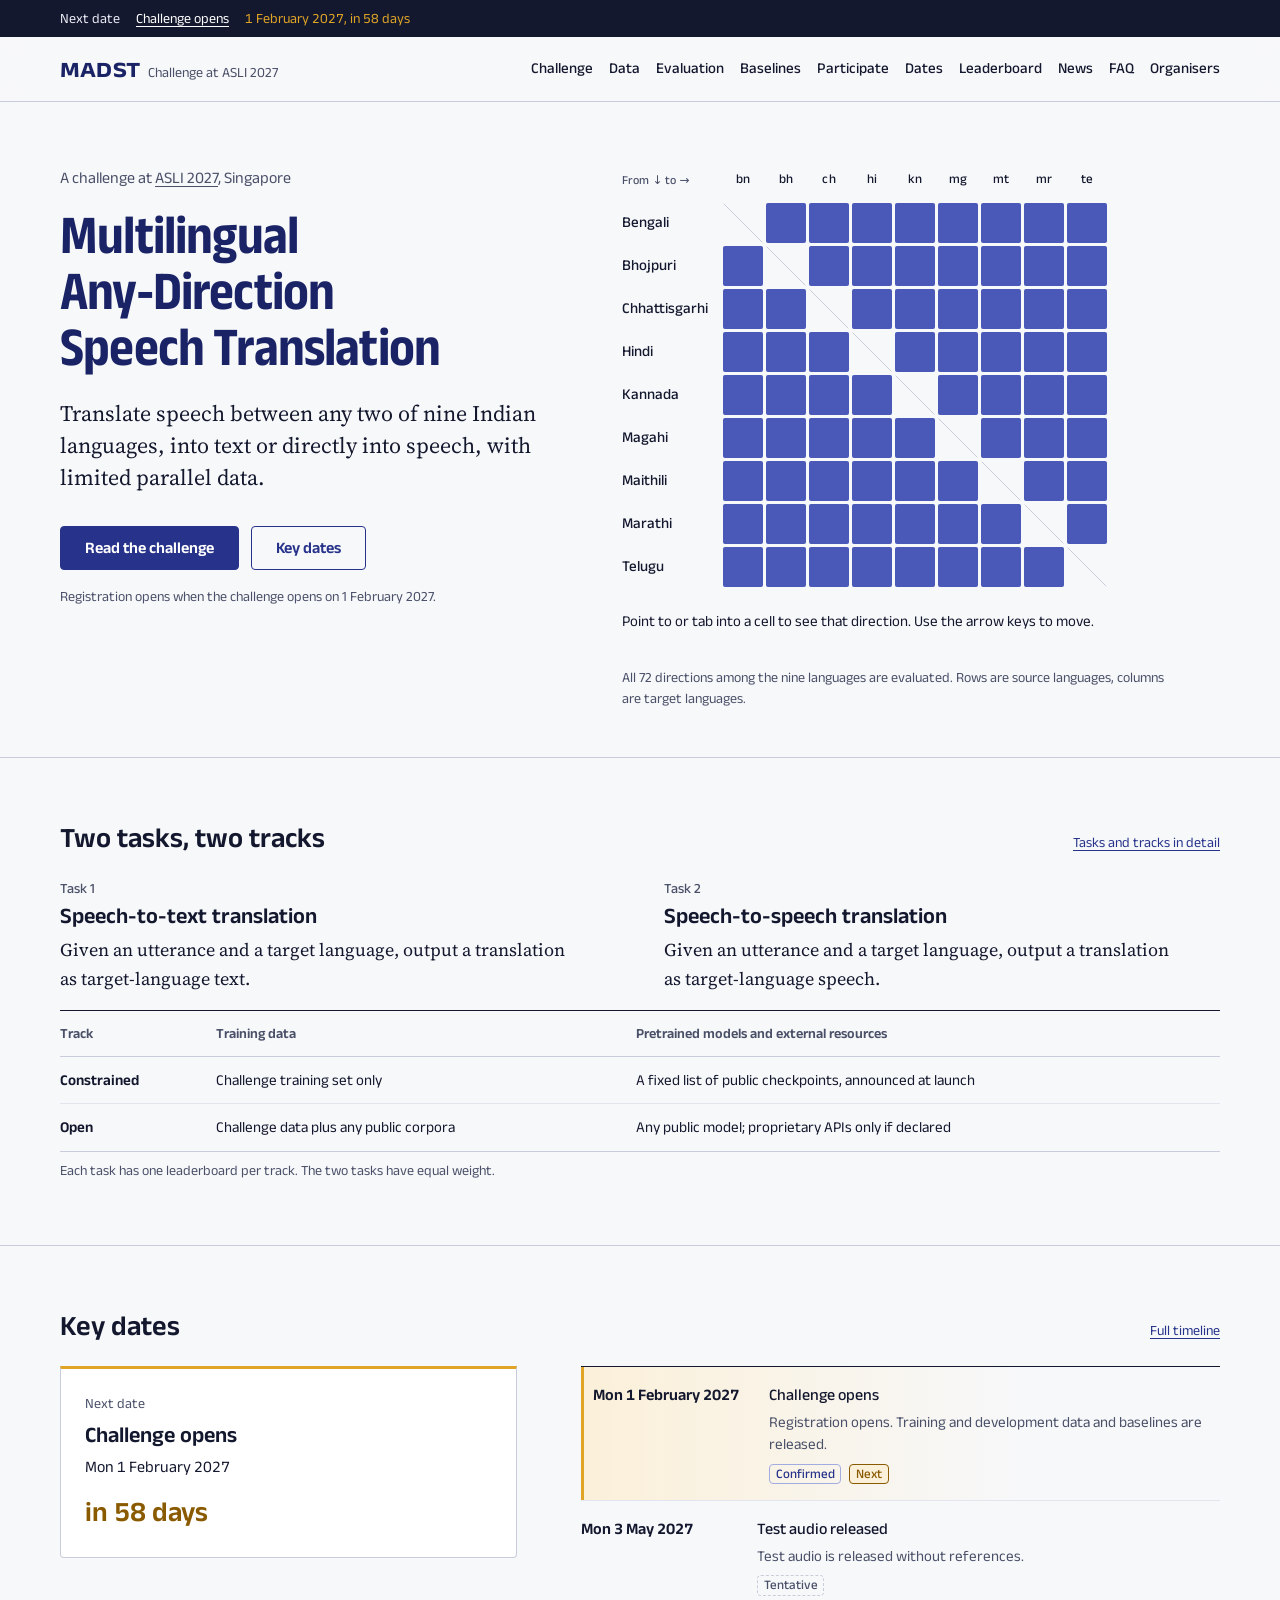
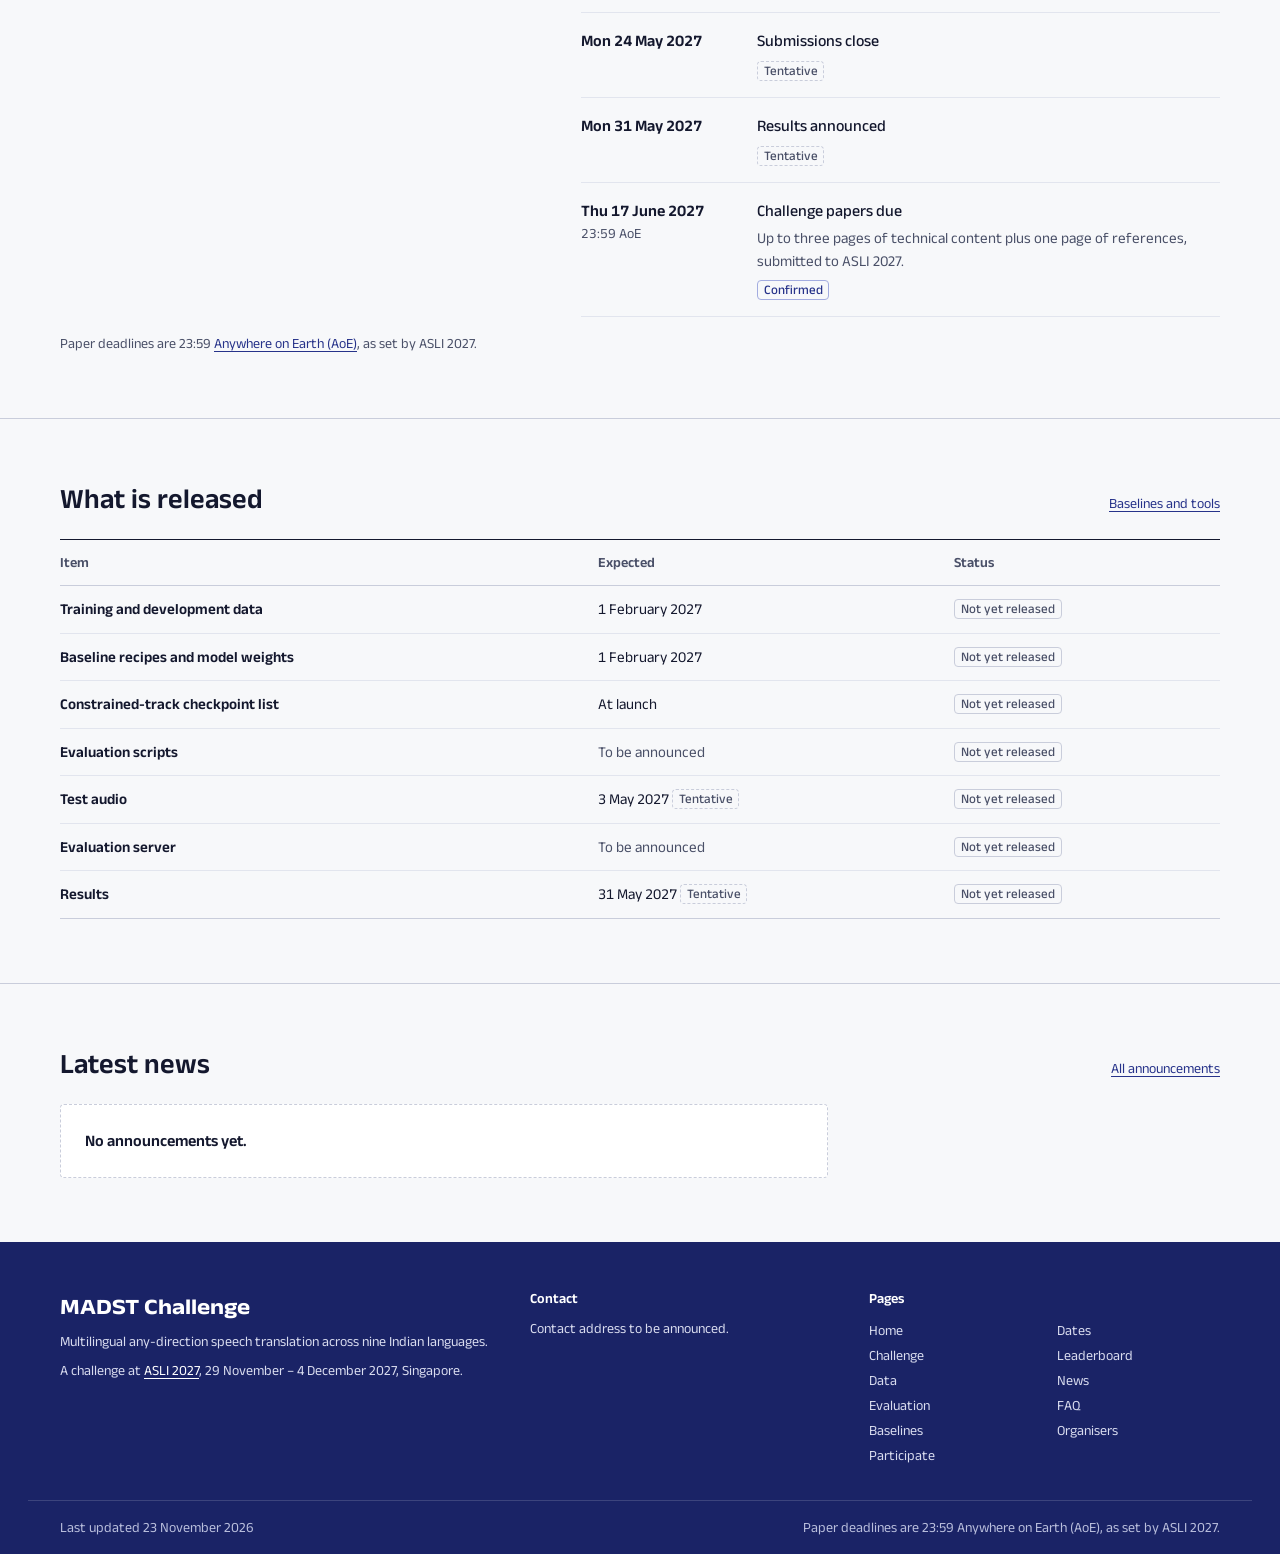
==== index.html @ 0ce53785 "a" ====
<!doctype html>
<html lang="en">
<head>
  <meta charset="utf-8">
  <meta name="viewport" content="width=device-width, initial-scale=1">
  <title>MADST Challenge at ASLI 2027: Multilingual Any-Direction Speech Translation</title>
  <meta name="description" content="Translate speech between any two of nine Indian languages, into text or directly into speech. A challenge at ASLI 2027, Singapore.">
  <meta property="og:title" content="MADST Challenge at ASLI 2027">
  <meta property="og:description" content="Multilingual any-direction speech translation across nine Indian languages: 72 directions, speech-to-text and speech-to-speech.">
  <meta property="og:type" content="website">
  <!-- layout:head -->
  <link rel="icon" href="data:,">
  <link rel="preconnect" href="https://fonts.googleapis.com">
  <link rel="preconnect" href="https://fonts.gstatic.com" crossorigin>
  <link rel="stylesheet" href="https://fonts.googleapis.com/css2?family=Anek+Latin:wdth,wght@75..125,400..700&amp;family=Source+Serif+4:ital,opsz,wght@0,8..60,400..600;1,8..60,400&amp;display=swap">
  <!-- Indic-script fonts are added here automatically when SHOW_NATIVE is true in assets/js/site.js -->
  <link rel="stylesheet" href="assets/css/site.css">
  <script src="assets/js/site.js" defer></script>
  <!-- /layout:head -->
</head>
<body>
  <!-- layout:header -->
  <a class="skip-link" href="#main">Skip to content</a>
  <aside id="deadline-strip" class="deadline-strip" aria-label="Next date" hidden><div class="wrap"></div></aside>
  <header class="site-header">
    <div class="wrap header-inner">
      <a class="brand" href="index.html" aria-current="page">
        <span class="brand-name">MADST</span>
        <span class="brand-host">Challenge at ASLI 2027</span>
      </a>
      <button class="nav-toggle" type="button" aria-expanded="false" aria-controls="site-nav">Menu</button>
      <nav id="site-nav" class="site-nav" aria-label="Main">
        <ul>
          <li><a href="challenge.html">Challenge</a></li>
          <li><a href="data.html">Data</a></li>
          <li><a href="evaluation.html">Evaluation</a></li>
          <li><a href="baselines.html">Baselines</a></li>
          <li><a href="participate.html">Participate</a></li>
          <li><a href="dates.html">Dates</a></li>
          <li><a href="leaderboard.html">Leaderboard</a></li>
          <li><a href="news.html">News</a></li>
          <li><a href="faq.html">FAQ</a></li>
          <li><a href="organisers.html">Organisers</a></li>
        </ul>
      </nav>
    </div>
  </header>
  <!-- /layout:header -->

  <main id="main">
    <section class="hero">
      <div class="wrap hero-grid">
        <div>
          <p class="hero-kicker">A challenge at <a href="https://2027.ieeeasli.org/">ASLI 2027</a>, Singapore</p>
          <h1>Multilingual Any-Direction Speech Translation</h1>
          <p class="lede">Translate speech between any two of nine Indian languages, into text or directly into speech, with limited parallel data.</p>
          <div class="actions">
            <a class="btn btn-primary" data-link="registration" href="participate.html#register" hidden>Register your team</a>
            <a class="btn btn-primary" href="challenge.html">Read the challenge</a>
            <a class="btn btn-secondary" href="dates.html">Key dates</a>
          </div>
          <p class="note" data-link-missing="registration">Registration opens when the challenge opens on 1 February 2027.</p>
        </div>
        <div data-render="matrix" data-animate aria-busy="true">
          <p class="loading">Loading the direction matrix.</p>
          <noscript><p class="small">All 72 directions among Bengali, Bhojpuri, Chhattisgarhi, Hindi, Kannada, Magahi, Maithili, Marathi and Telugu are evaluated.</p></noscript>
        </div>
      </div>
    </section>

    <section class="band" aria-labelledby="tasks-h">
      <div class="wrap">
        <div class="band-head">
          <h2 id="tasks-h">Two tasks, two tracks</h2>
          <a href="challenge.html#tasks">Tasks and tracks in detail</a>
        </div>
        <div class="split">
          <div class="task">
            <span class="task-id">Task 1</span>
            <h3>Speech-to-text translation</h3>
            <p>Given an utterance and a target language, output a translation as target-language text.</p>
          </div>
          <div class="task">
            <span class="task-id">Task 2</span>
            <h3>Speech-to-speech translation</h3>
            <p>Given an utterance and a target language, output a translation as target-language speech.</p>
          </div>
        </div>
        <div class="table-scroll" tabindex="0" role="region" aria-label="Tracks">
          <table class="data">
            <caption>Each task has one leaderboard per track. The two tasks have equal weight.</caption>
            <thead>
              <tr><th scope="col">Track</th><th scope="col">Training data</th><th scope="col">Pretrained models and external resources</th></tr>
            </thead>
            <tbody>
              <tr><th scope="row">Constrained</th><td>Challenge training set only</td><td>A fixed list of public checkpoints, announced at launch</td></tr>
              <tr><th scope="row">Open</th><td>Challenge data plus any public corpora</td><td>Any public model; proprietary APIs only if declared</td></tr>
            </tbody>
          </table>
        </div>
      </div>
    </section>

    <section class="band" aria-labelledby="dates-h">
      <div class="wrap">
        <div class="band-head">
          <h2 id="dates-h">Key dates</h2>
          <a href="dates.html">Full timeline</a>
        </div>
        <div class="key-dates">
          <div data-render="countdown" aria-busy="true"><p class="loading">Loading the next date.</p></div>
          <div data-render="timeline" data-mode="upcoming" data-limit="5" aria-busy="true">
            <p class="loading">Loading dates.</p>
            <noscript><p class="small">See the <a href="dates.html">dates page</a>.</p></noscript>
          </div>
        </div>
        <p class="small" style="margin-top:var(--s-4)" data-tz>Paper deadlines are 23:59 Anywhere on Earth (AoE), as set by ASLI 2027.</p>
        <!-- NEED THESE DETAILS: time zone and closing time for the challenge's own deadlines (e.g. submissions close on 24 May). -->

      </div>
    </section>

    <section class="band" aria-labelledby="status-h">
      <div class="wrap">
        <div class="band-head">
          <h2 id="status-h">What is released</h2>
          <a href="baselines.html">Baselines and tools</a>
        </div>
        <div data-render="status" aria-busy="true"><p class="loading">Loading release status.</p></div>
      </div>
    </section>

    <section class="band" aria-labelledby="news-h">
      <div class="wrap">
        <div class="band-head">
          <h2 id="news-h">Latest news</h2>
          <a href="news.html">All announcements</a>
        </div>
        <div data-render="news" data-limit="3" data-compact aria-busy="true">
          <p class="loading">Loading announcements.</p>
          <noscript><p class="small">See the <a href="news.html">news page</a>.</p></noscript>
        </div>
      </div>
    </section>
  </main>

  <!-- layout:footer -->
  <footer class="site-footer">
    <div class="wrap footer-grid">
      <div>
        <p class="footer-name">MADST Challenge</p>
        <p>Multilingual any-direction speech translation across nine Indian languages.</p>
        <p>A challenge at <a href="https://2027.ieeeasli.org/">ASLI 2027</a>, 29 November – 4 December 2027, Singapore.</p>
      </div>
      <div>
        <h2>Contact</h2>
        <p data-contact="email">Contact address to be announced.</p>
        <p data-contact="discussionUrl"></p>
      </div>
      <div>
        <h2>Pages</h2>
        <ul class="footer-links">
          <li><a href="index.html">Home</a></li>
          <li><a href="challenge.html">Challenge</a></li>
          <li><a href="data.html">Data</a></li>
          <li><a href="evaluation.html">Evaluation</a></li>
          <li><a href="baselines.html">Baselines</a></li>
          <li><a href="participate.html">Participate</a></li>
          <li><a href="dates.html">Dates</a></li>
          <li><a href="leaderboard.html">Leaderboard</a></li>
          <li><a href="news.html">News</a></li>
          <li><a href="faq.html">FAQ</a></li>
          <li><a href="organisers.html">Organisers</a></li>
        </ul>
      </div>
    </div>
    <div class="wrap footer-base">
      <span>Last updated <span data-last-updated>23 November 2026</span></span>
      <span>Paper deadlines are 23:59 Anywhere on Earth (AoE), as set by ASLI 2027.</span>
    </div>
  </footer>
  <!-- /layout:footer -->
</body>
</html>
---- assets/css/site.css ----
/* =====================================================================
   MADST Challenge - site stylesheet
   Tokens first; components after. No framework.
   ===================================================================== */

:root {
  /* Colour: indigo scale + one warm accent reserved for "next deadline" */
  --paper: #f7f8fa;
  --surface: #ffffff;
  --ink: #14182e;
  --ink-2: #4a5068;
  --indigo-900: #1a2366;
  --indigo-700: #27338a;
  --indigo-500: #4a58b8;
  --indigo-300: #a3ace0;
  --indigo-100: #e3e6f6;
  --indigo-50: #f0f2fb;
  --haldi-700: #8a5a00;
  --haldi-400: #e0a526;
  --haldi-100: #fbf0d9;
  --rule: #c9cddb;
  --rule-soft: #e2e5ee;

  /* Type */
  --font-sans: "Anek Latin", "Anek Devanagari", "Anek Bangla", "Anek Kannada", "Anek Telugu", system-ui, -apple-system, "Segoe UI", sans-serif;
  --font-serif: "Source Serif 4", Georgia, "Times New Roman", serif;
  --step--1: 0.875rem;  /* 14 */
  --step-0: 1rem;       /* 16 */
  --step-1: 1.125rem;   /* 18 body prose */
  --step-2: 1.375rem;   /* 22 */
  --step-3: 1.75rem;    /* 28 */
  --step-4: 2.1875rem;  /* 35 */
  --step-5: 2.75rem;    /* 44 */
  --step-6: 3.4375rem;  /* 55 */

  /* Space (8-pt rhythm) */
  --s-1: 0.25rem;
  --s-2: 0.5rem;
  --s-3: 0.75rem;
  --s-4: 1rem;
  --s-5: 1.5rem;
  --s-6: 2rem;
  --s-7: 3rem;
  --s-8: 4rem;
  --s-9: 6rem;

  --wrap: 72.5rem;      /* 1160px */
  --measure: 40rem;     /* prose column */
  --radius: 4px;
  --gutter: 1rem;
  --header-h: 4rem;

  color-scheme: light;
}

@media (min-width: 768px) {
  :root { --gutter: 2rem; }
}

/* ---------- Base ---------- */
*, *::before, *::after { box-sizing: border-box; }

/* The hidden attribute must always win over component display rules. */
[hidden] { display: none !important; }

html {
  -webkit-text-size-adjust: 100%;
  text-size-adjust: 100%;
  scroll-padding-top: calc(var(--header-h) + var(--s-4));
}

body {
  margin: 0;
  background: var(--paper);
  color: var(--ink);
  font-family: var(--font-sans);
  font-size: var(--step-0);
  line-height: 1.5;
  font-feature-settings: "kern" 1;
  min-height: 100vh;
  display: flex;
  flex-direction: column;
}

main { flex: 1 0 auto; }

h1, h2, h3, h4 {
  font-family: var(--font-sans);
  font-weight: 600;
  line-height: 1.15;
  margin: 0;
  text-wrap: balance;
  color: var(--ink);
}

p, ul, ol, dl, table, figure, blockquote { margin: 0; }

a {
  color: var(--indigo-700);
  text-decoration-thickness: 1px;
  text-underline-offset: 0.18em;
}
a:hover { color: var(--indigo-900); text-decoration-thickness: 2px; }

:focus-visible {
  outline: 2px solid var(--indigo-700);
  outline-offset: 2px;
  border-radius: 2px;
}

::selection { background: var(--indigo-100); }

.wrap {
  width: 100%;
  max-width: calc(var(--wrap) + 2 * var(--gutter));
  margin-inline: auto;
  padding-inline: var(--gutter);
}

.visually-hidden {
  position: absolute !important;
  width: 1px; height: 1px;
  padding: 0; margin: -1px;
  overflow: hidden; clip: rect(0 0 0 0);
  white-space: nowrap; border: 0;
}

.skip-link {
  position: absolute;
  left: var(--s-4);
  top: -100px;
  z-index: 100;
  background: var(--ink);
  color: #fff;
  padding: var(--s-2) var(--s-4);
  border-radius: var(--radius);
  text-decoration: none;
}
.skip-link:focus { top: var(--s-2); color: #fff; }

.num { font-variant-numeric: tabular-nums lining-nums; }

/* ---------- Deadline strip ---------- */
.deadline-strip {
  background: var(--ink);
  color: #e9ebf5;
  font-size: var(--step--1);
}
.deadline-strip[hidden] { display: none; }
.deadline-strip .wrap {
  display: flex;
  flex-wrap: wrap;
  gap: var(--s-1) var(--s-4);
  align-items: baseline;
  padding-block: var(--s-2);
}
.deadline-strip a { color: #fff; }
.deadline-strip .ds-when { color: var(--haldi-400); font-variant-numeric: tabular-nums; }
.deadline-strip .tag { color: #c8cce0; border-color: #5a6080; }

/* ---------- Header ---------- */
.site-header {
  position: sticky;
  top: 0;
  z-index: 50;
  background: rgba(247, 248, 250, 0.96);
  border-bottom: 1px solid var(--rule);
}
@supports (backdrop-filter: blur(1px)) {
  .site-header { background: rgba(247, 248, 250, 0.88); backdrop-filter: saturate(1.4) blur(8px); }
}
.header-inner {
  display: flex;
  align-items: center;
  justify-content: space-between;
  gap: var(--s-5);
  min-height: var(--header-h);
}
.brand {
  display: flex;
  align-items: baseline;
  gap: var(--s-2);
  text-decoration: none;
  color: var(--ink);
  white-space: nowrap;
}
.brand:hover { color: var(--ink); }
.brand-name {
  font-weight: 700;
  font-size: 1.375rem;
  font-stretch: 112%;
  letter-spacing: 0.01em;
  color: var(--indigo-900);
}
.brand-host { font-size: var(--step--1); color: var(--ink-2); }

.nav-toggle {
  display: none;
  font: inherit;
  font-weight: 500;
  background: transparent;
  color: var(--ink);
  border: 1px solid var(--rule);
  border-radius: var(--radius);
  padding: var(--s-2) var(--s-4);
  min-height: 44px;
  cursor: pointer;
}
.nav-toggle:hover { border-color: var(--indigo-700); }

.site-nav ul {
  list-style: none;
  padding: 0;
  margin: 0;
  display: flex;
  gap: var(--s-1) var(--s-4);
  flex-wrap: wrap;
}
.site-nav a {
  display: inline-block;
  padding: var(--s-2) 0;
  font-size: 0.9375rem;
  font-weight: 500;
  color: var(--ink);
  text-decoration: none;
  border-bottom: 2px solid transparent;
}
.site-nav a:hover { color: var(--indigo-700); border-bottom-color: var(--indigo-300); }
.site-nav a[aria-current="page"] { color: var(--indigo-700); border-bottom-color: var(--indigo-700); }

@media (max-width: 1099px) {
  .nav-toggle { display: inline-flex; align-items: center; }
  .site-nav {
    display: none;
    position: absolute;
    left: 0; right: 0;
    top: 100%;
    background: var(--paper);
    border-bottom: 1px solid var(--rule);
    max-height: calc(100vh - var(--header-h));
    overflow-y: auto;
  }
  .site-nav.is-open { display: block; }
  .site-nav ul {
    flex-direction: column;
    gap: 0;
    max-width: calc(var(--wrap) + 2 * var(--gutter));
    margin-inline: auto;
    padding: var(--s-2) var(--gutter) var(--s-5);
  }
  .site-nav li + li { border-top: 1px solid var(--rule-soft); }
  .site-nav a {
    display: block;
    padding: var(--s-3) 0;
    font-size: var(--step-1);
    border-bottom: 0;
  }
  .site-nav a[aria-current="page"] { font-weight: 700; }
}
@media (max-width: 479px) {
  .brand-host { display: none; }
}

/* ---------- Page header (inner pages) ---------- */
.page-head {
  padding-block: var(--s-7) var(--s-6);
  border-bottom: 1px solid var(--rule);
}
.page-head h1 {
  font-size: var(--step-5);
  font-stretch: 94%;
  letter-spacing: -0.01em;
}
.page-head .lede {
  margin-top: var(--s-4);
  max-width: 44rem;
  font-family: var(--font-serif);
  font-size: var(--step-2);
  line-height: 1.45;
  color: var(--ink-2);
}
@media (max-width: 767px) {
  .page-head { padding-block: var(--s-6) var(--s-5); }
  .page-head h1 { font-size: var(--step-4); }
  .page-head .lede { font-size: var(--step-1); }
}

/* ---------- Content layout: prose + "on this page" ---------- */
.layout {
  display: grid;
  grid-template-columns: minmax(0, 1fr);
  gap: var(--s-7);
  padding-block: var(--s-6) var(--s-9);
}
@media (min-width: 1024px) {
  .layout { grid-template-columns: minmax(0, 1fr) 14rem; }
  .layout > .toc { order: 2; }
}
.toc { display: none; }
@media (min-width: 1024px) {
  .toc {
    display: block;
    position: sticky;
    top: calc(var(--header-h) + var(--s-5));
    align-self: start;
    font-size: var(--step--1);
    border-left: 1px solid var(--rule);
    padding-left: var(--s-4);
  }
  .toc h2 { font-size: var(--step--1); font-weight: 600; color: var(--ink-2); margin-bottom: var(--s-2); }
  .toc ul { list-style: none; padding: 0; display: grid; gap: var(--s-1); }
  .toc a { color: var(--ink-2); text-decoration: none; display: block; padding: 2px 0; }
  .toc a:hover, .toc a.is-active { color: var(--indigo-700); }
}

.content > section { padding-top: var(--s-7); }
.content > section:first-child { padding-top: 0; }
.content > section + section { border-top: 1px solid var(--rule-soft); margin-top: var(--s-7); }

.content h2 { font-size: var(--step-3); margin-bottom: var(--s-4); }
.content h3 { font-size: var(--step-1); margin: var(--s-6) 0 var(--s-2); }

.prose {
  font-family: var(--font-serif);
  font-size: var(--step-1);
  line-height: 1.65;
  max-width: var(--measure);
}
.prose > * + * { margin-top: var(--s-4); }
.prose ul, .prose ol { padding-left: 1.25em; }
.prose li + li { margin-top: var(--s-2); }
.prose strong { font-weight: 600; }

.small { font-size: var(--step--1); color: var(--ink-2); }
.muted { color: var(--ink-2); }

/* ---------- Buttons ---------- */
.actions { display: flex; flex-wrap: wrap; gap: var(--s-3); margin-top: var(--s-6); }
.btn {
  display: inline-flex;
  align-items: center;
  justify-content: center;
  gap: var(--s-2);
  min-height: 44px;
  padding: var(--s-2) var(--s-5);
  border-radius: var(--radius);
  font: inherit;
  font-weight: 600;
  text-decoration: none;
  cursor: pointer;
  border: 1px solid var(--indigo-700);
  transition: background-color 150ms ease, color 150ms ease, border-color 150ms ease;
}
.btn-primary { background: var(--indigo-700); color: #fff; }
.btn-primary:hover { background: var(--indigo-900); border-color: var(--indigo-900); color: #fff; text-decoration: none; }
.btn-secondary { background: transparent; color: var(--indigo-700); }
.btn-secondary:hover { background: var(--indigo-50); color: var(--indigo-900); text-decoration: none; }

/* ---------- Tags (status labels; always text, never colour alone) ---------- */
.tag {
  display: inline-block;
  font-family: var(--font-sans);
  font-size: 0.8125rem;
  font-weight: 500;
  line-height: 1.4;
  padding: 0 0.45em;
  border: 1px solid var(--rule);
  border-radius: var(--radius);
  color: var(--ink-2);
  white-space: nowrap;
  vertical-align: 0.1em;
}
.tag-tentative { border-style: dashed; }
.tag-confirmed { border-color: var(--indigo-300); color: var(--indigo-700); }
.tag-next { border-color: var(--haldi-700); color: var(--haldi-700); background: var(--haldi-100); }
.tag-available { border-color: var(--indigo-700); color: #fff; background: var(--indigo-700); }

/* ---------- Tables ---------- */
.table-scroll {
  overflow-x: auto;
  -webkit-overflow-scrolling: touch;
  margin-top: var(--s-4);
  border-top: 1px solid var(--ink);
}
.table-scroll:focus-visible { outline-offset: 4px; }
table.data {
  width: 100%;
  border-collapse: collapse;
  font-size: 0.9375rem;
  font-variant-numeric: tabular-nums lining-nums;
}
table.data caption {
  caption-side: bottom;
  text-align: left;
  padding-top: var(--s-2);
  font-size: var(--step--1);
  color: var(--ink-2);
}
table.data th, table.data td {
  text-align: left;
  vertical-align: top;
  padding: var(--s-3) var(--s-4) var(--s-3) 0;
  border-bottom: 1px solid var(--rule-soft);
}
table.data thead th {
  font-weight: 600;
  font-size: var(--step--1);
  color: var(--ink-2);
  border-bottom: 1px solid var(--rule);
  white-space: nowrap;
}
table.data tbody th { font-weight: 600; }
table.data td.n, table.data th.n { text-align: right; }
table.data tr:last-child > * { border-bottom-color: var(--rule); }

/* Definition-list facts */
.facts {
  display: grid;
  grid-template-columns: minmax(10rem, max-content) 1fr;
  gap: 0;
  margin-top: var(--s-4);
  border-top: 1px solid var(--ink);
  max-width: 48rem;
}
.facts dt, .facts dd {
  margin: 0;
  padding: var(--s-3) var(--s-4) var(--s-3) 0;
  border-bottom: 1px solid var(--rule-soft);
}
.facts dt { font-weight: 600; color: var(--ink); }
.facts dd { font-variant-numeric: tabular-nums; }
@media (max-width: 559px) {
  .facts { grid-template-columns: 1fr; }
  .facts dt { border-bottom: 0; padding-bottom: 0; }
}

/* ---------- Callouts ---------- */
.callout {
  margin-top: var(--s-5);
  padding: var(--s-4) var(--s-5);
  background: var(--indigo-50);
  border-left: 3px solid var(--indigo-300);
  max-width: var(--measure);
  font-size: 0.9375rem;
}
.callout > * + * { margin-top: var(--s-2); }
.callout h3 { margin: 0; font-size: var(--step-0); }
.callout ul { padding-left: 1.2em; }
.callout-pending { background: var(--surface); border-left-color: var(--rule); border: 1px dashed var(--rule); border-left: 3px solid var(--rule); }

/* ---------- Home ---------- */
.hero {
  padding-block: var(--s-8) var(--s-7);
  border-bottom: 1px solid var(--rule);
}
.hero-grid {
  display: grid;
  gap: var(--s-7);
  grid-template-columns: minmax(0, 1fr);
  align-items: start;
}
@media (min-width: 1024px) {
  .hero-grid { grid-template-columns: minmax(0, 5fr) minmax(0, 6fr); gap: var(--s-8); }
}
.hero-kicker { font-size: var(--step-0); color: var(--ink-2); margin-bottom: var(--s-4); }
.hero-kicker a { color: inherit; }
.hero h1 {
  font-size: clamp(2.25rem, 1.4rem + 3.4vw, var(--step-6));
  font-weight: 650;
  font-stretch: 88%;
  letter-spacing: -0.015em;
  line-height: 1.02;
  color: var(--indigo-900);
}
.hero .lede {
  margin-top: var(--s-5);
  font-family: var(--font-serif);
  font-size: var(--step-2);
  line-height: 1.45;
  color: var(--ink);
  max-width: 34rem;
}
.hero .note { margin-top: var(--s-4); font-size: var(--step--1); color: var(--ink-2); }
@media (max-width: 767px) {
  .hero { padding-block: var(--s-6) var(--s-6); }
  .hero .lede { font-size: var(--step-1); }
}

.band { padding-block: var(--s-8); }
.band + .band { border-top: 1px solid var(--rule); }
.band-head { display: flex; flex-wrap: wrap; justify-content: space-between; align-items: baseline; gap: var(--s-2) var(--s-5); margin-bottom: var(--s-5); }
.band-head h2 { font-size: var(--step-3); }
.band-head a { font-size: var(--step--1); }
@media (max-width: 767px) { .band { padding-block: var(--s-7); } }

.split {
  display: grid;
  grid-template-columns: minmax(0, 1fr);
  gap: var(--s-6) var(--s-7);
}
@media (min-width: 768px) { .split { grid-template-columns: repeat(2, minmax(0, 1fr)); } }

.task h3 { font-size: var(--step-2); margin-bottom: var(--s-2); }
.task .task-id { display: block; font-size: var(--step--1); font-weight: 500; color: var(--ink-2); margin-bottom: var(--s-1); }
.task p { font-family: var(--font-serif); font-size: var(--step-1); line-height: 1.6; max-width: 32rem; }

/* ---------- Direction matrix (signature) ---------- */
.matrix-figure { margin: 0; }
.matrix-scroll { overflow-x: auto; -webkit-overflow-scrolling: touch; padding-bottom: var(--s-1); }
table.matrix {
  border-collapse: separate;
  border-spacing: 3px;
  margin-left: -3px;
  font-variant-numeric: tabular-nums;
}
table.matrix th {
  font-weight: 500;
  font-size: var(--step--1);
  color: var(--ink-2);
  padding: 0;
}
table.matrix thead th {
  vertical-align: bottom;
  text-align: center;
  padding-bottom: var(--s-2);
  min-width: 2.5rem;
}
table.matrix thead th .code { display: block; font-size: 0.8125rem; letter-spacing: 0.02em; text-decoration: none; color: var(--ink); }
table.matrix tbody th {
  text-align: left;
  padding-right: var(--s-3);
  white-space: nowrap;
}
table.matrix tbody th .en { color: var(--ink); font-weight: 500; font-size: 0.9375rem; }
table.matrix tbody th .native { margin-left: var(--s-2); color: var(--ink-2); }
table.matrix tbody th .code-row { display: none; }
table.matrix thead th.corner { text-align: left; vertical-align: bottom; font-size: 0.75rem; }
.matrix-cell {
  width: 2.5rem;
  height: 2.5rem;
  padding: 0;
  border-radius: 2px;
  cursor: default;
  position: relative;
}
.matrix-cell:not(.diag):not(.heat) { background: var(--indigo-500); }
.matrix-cell:not(.diag):not(.heat):hover,
.matrix-cell:not(.diag):not(.heat).is-active { background: var(--indigo-900); }
.matrix-cell.diag {
  background:
    linear-gradient(to top right, transparent calc(50% - 0.5px), var(--rule) calc(50% - 0.5px), var(--rule) calc(50% + 0.5px), transparent calc(50% + 0.5px));
}
.matrix-cell:not(.diag):hover,
.matrix-cell:not(.diag):focus-visible,
.matrix-cell.is-active {
  outline: 2px solid var(--haldi-700);
  outline-offset: 1px;
  border-radius: 2px;
}
table.matrix tr.is-row th .en, table.matrix th.is-col .code { color: var(--indigo-700); font-weight: 700; }
.matrix-readout {
  min-height: 3em;
  margin-top: var(--s-4);
  font-size: 0.9375rem;
  max-width: 34rem;
}
.matrix-readout strong { font-weight: 600; }
.matrix-caption { margin-top: var(--s-3); font-size: var(--step--1); color: var(--ink-2); max-width: 34rem; }

@media (max-width: 559px) {
  .matrix-cell { width: 1.75rem; height: 1.75rem; }
  table.matrix { border-spacing: 2px; }
  table.matrix thead th { min-width: 1.75rem; }
  table.matrix tbody th .native { display: none; }
  table.matrix tbody th .en { position: absolute; width: 1px; height: 1px; overflow: hidden; clip: rect(0 0 0 0); white-space: nowrap; }
  table.matrix tbody th .code-row { display: inline; font-size: 0.75rem; color: var(--ink); text-decoration: none; }
  table.matrix tbody th { padding-right: var(--s-2); }
  table.matrix thead th .code { font-size: 0.6875rem; }
  table.matrix tbody th .en { font-size: var(--step--1); }
}

/* Load sequence: cells fill row by row once */
@media (prefers-reduced-motion: no-preference) {
  .matrix.is-animating .matrix-cell:not(.diag) {
    animation: cell-in 320ms cubic-bezier(0.2, 0.7, 0.2, 1) both;
    animation-delay: calc(var(--r, 0) * 55ms + var(--c, 0) * 12ms);
  }
  @keyframes cell-in {
    from { opacity: 0; transform: scale(0.6); }
    to { opacity: 1; transform: scale(1); }
  }
}

/* Score heatmap (leaderboard, after results) */
.heat { width: 2.75rem; height: 2.25rem; text-align: center; font-size: 0.75rem; color: var(--ink); }

/* ---------- Timeline ---------- */
.timeline { list-style: none; padding: 0; margin-top: var(--s-4); border-top: 1px solid var(--ink); max-width: 48rem; }
.timeline li {
  display: grid;
  grid-template-columns: 9.5rem minmax(0, 1fr);
  gap: var(--s-1) var(--s-5);
  padding: var(--s-4) 0;
  border-bottom: 1px solid var(--rule-soft);
}
.timeline .t-date { font-weight: 600; font-variant-numeric: tabular-nums; }
.timeline .t-date small { display: block; font-weight: 400; color: var(--ink-2); font-size: var(--step--1); }
.timeline .t-title { font-weight: 500; }
.timeline .t-desc { color: var(--ink-2); font-size: 0.9375rem; margin-top: var(--s-1); }
.timeline .t-meta { margin-top: var(--s-2); display: flex; flex-wrap: wrap; gap: var(--s-2); align-items: center; }
.timeline li.is-past .t-date, .timeline li.is-past .t-title { color: var(--ink-2); }
.timeline li.is-past .t-title { text-decoration: line-through; text-decoration-color: var(--rule); }
.timeline li.is-next { background: linear-gradient(to right, var(--haldi-100), transparent 70%); box-shadow: inset 3px 0 0 var(--haldi-400); padding-left: var(--s-3); }
@media (max-width: 559px) {
  .timeline li { grid-template-columns: 1fr; }
}

.countdown {
  display: grid;
  gap: var(--s-1);
  padding: var(--s-5);
  background: var(--surface);
  border: 1px solid var(--rule);
  border-top: 3px solid var(--haldi-400);
  border-radius: 0 0 var(--radius) var(--radius);
}
.countdown .c-label { font-size: var(--step--1); color: var(--ink-2); }
.countdown .c-title { font-size: var(--step-2); font-weight: 600; }
.countdown .c-date { font-variant-numeric: tabular-nums; }
.countdown .c-left { font-size: var(--step-3); font-weight: 600; font-variant-numeric: tabular-nums; color: var(--haldi-700); margin-top: var(--s-2); }
.countdown .c-tz { font-size: var(--step--1); color: var(--ink-2); }

.key-dates { display: grid; gap: var(--s-6); grid-template-columns: minmax(0, 1fr); }
@media (min-width: 1024px) { .key-dates { grid-template-columns: minmax(0, 5fr) minmax(0, 7fr); gap: var(--s-8); } }
.key-dates .timeline { margin-top: 0; }

/* ---------- News ---------- */
.news-list { list-style: none; padding: 0; border-top: 1px solid var(--ink); max-width: 48rem; }
.news-item { padding: var(--s-5) 0; border-bottom: 1px solid var(--rule-soft); }
.news-item header { display: flex; flex-wrap: wrap; gap: var(--s-2) var(--s-3); align-items: baseline; }
.news-item time { font-size: var(--step--1); color: var(--ink-2); font-variant-numeric: tabular-nums; }
.news-item h3 { font-size: var(--step-2); margin-top: var(--s-2); flex-basis: 100%; }
.news-item .news-body { margin-top: var(--s-3); font-family: var(--font-serif); font-size: var(--step-1); line-height: 1.6; }
.news-item .news-body > * + * { margin-top: var(--s-3); }
.news-item .news-link { display: inline-block; margin-top: var(--s-3); font-weight: 500; }
.news-compact .news-item h3 { font-size: var(--step-1); }
.news-compact .news-item .news-body { font-size: var(--step-0); }

.filter-bar { display: flex; flex-wrap: wrap; gap: var(--s-2); margin-bottom: var(--s-5); }
.filter-bar button {
  font: inherit;
  font-size: var(--step--1);
  font-weight: 500;
  min-height: 36px;
  padding: var(--s-1) var(--s-4);
  border: 1px solid var(--rule);
  border-radius: var(--radius);
  background: var(--surface);
  color: var(--ink);
  cursor: pointer;
}
.filter-bar button:hover { border-color: var(--indigo-700); }
.filter-bar button[aria-pressed="true"] { background: var(--indigo-700); border-color: var(--indigo-700); color: #fff; }

/* ---------- Empty / error / loading ---------- */
.state {
  padding: var(--s-5);
  border: 1px dashed var(--rule);
  border-radius: var(--radius);
  background: var(--surface);
  max-width: 48rem;
  font-size: 0.9375rem;
}
.state > * + * { margin-top: var(--s-2); }
.state strong { display: block; font-size: var(--step-0); font-weight: 600; }
.state-error { border-style: solid; border-color: #b4232c; border-left-width: 3px; }
.loading { color: var(--ink-2); font-size: var(--step--1); }

/* ---------- Steps (Participate: a genuine sequence) ---------- */
.steps { list-style: none; padding: 0; counter-reset: step; max-width: 48rem; border-top: 1px solid var(--ink); }
.steps > li {
  counter-increment: step;
  display: grid;
  grid-template-columns: 2.75rem minmax(0, 1fr);
  gap: var(--s-4);
  padding: var(--s-5) 0;
  border-bottom: 1px solid var(--rule-soft);
}
.steps > li::before {
  content: counter(step);
  font-weight: 600;
  font-size: var(--step-3);
  line-height: 1;
  color: var(--indigo-700);
  font-variant-numeric: tabular-nums;
}
.steps h3 { margin: 0 0 var(--s-2); font-size: var(--step-2); }
.steps .prose { font-size: var(--step-0); }

/* ---------- FAQ ---------- */
.faq { border-top: 1px solid var(--ink); max-width: 48rem; }
.faq details { border-bottom: 1px solid var(--rule-soft); }
.faq summary {
  cursor: pointer;
  list-style: none;
  padding: var(--s-4) var(--s-6) var(--s-4) 0;
  font-weight: 600;
  font-size: var(--step-1);
  position: relative;
}
.faq summary::-webkit-details-marker { display: none; }
.faq summary::after {
  content: "";
  position: absolute;
  right: var(--s-2);
  top: 50%;
  width: 0.6rem; height: 0.6rem;
  border-right: 2px solid var(--ink-2);
  border-bottom: 2px solid var(--ink-2);
  transform: translateY(-70%) rotate(45deg);
  transition: transform 160ms ease;
}
.faq details[open] summary::after { transform: translateY(-30%) rotate(-135deg); }
.faq summary:hover { color: var(--indigo-700); }
.faq .answer { padding: 0 0 var(--s-5); font-family: var(--font-serif); font-size: var(--step-1); line-height: 1.6; max-width: var(--measure); }
.faq .answer > * + * { margin-top: var(--s-3); }

/* ---------- People ---------- */
.people { list-style: none; padding: 0; display: grid; gap: 0 var(--s-6); grid-template-columns: repeat(auto-fill, minmax(16rem, 1fr)); border-top: 1px solid var(--ink); }
.people li { padding: var(--s-4) 0; border-bottom: 1px solid var(--rule-soft); }
.people .p-name { font-weight: 600; font-size: var(--step-1); }
.people .p-aff { color: var(--ink-2); font-size: 0.9375rem; }
.people .p-role { font-size: var(--step--1); color: var(--indigo-700); margin-top: var(--s-1); }

/* ---------- Leaderboard ---------- */
.board + .board { margin-top: var(--s-7); }
.board h3 { font-size: var(--step-2); margin: 0; }
.board .board-meta { font-size: var(--step--1); color: var(--ink-2); margin-top: var(--s-1); }
.board .state { margin-top: var(--s-4); }
.rank { font-weight: 700; color: var(--indigo-700); }

/* ---------- Status table ---------- */
.status-table td:last-child { white-space: nowrap; }

/* ---------- Footer ---------- */
.site-footer {
  margin-top: auto;
  background: var(--indigo-900);
  color: #d9dcef;
  font-size: var(--step--1);
}
.site-footer a { color: #fff; }
.footer-grid {
  display: grid;
  gap: var(--s-6);
  grid-template-columns: minmax(0, 1fr);
  padding-block: var(--s-7) var(--s-6);
}
@media (min-width: 768px) { .footer-grid { grid-template-columns: 2fr 1.4fr 1.6fr; } }
.footer-grid h2 { font-size: var(--step--1); font-weight: 600; color: #fff; margin-bottom: var(--s-3); }
.footer-name { font-size: var(--step-2); font-weight: 700; color: #fff; font-stretch: 112%; }
.footer-grid p + p { margin-top: var(--s-2); }
.footer-links { list-style: none; padding: 0; columns: 2; column-gap: var(--s-5); }
.footer-links li { padding: 2px 0; break-inside: avoid; }
.footer-links a { color: #d9dcef; text-decoration: none; }
.footer-links a:hover { color: #fff; text-decoration: underline; }
.footer-base {
  border-top: 1px solid rgba(255, 255, 255, 0.15);
  padding-block: var(--s-4);
  display: flex;
  flex-wrap: wrap;
  gap: var(--s-2) var(--s-5);
  justify-content: space-between;
  color: #b9bedc;
}
.site-footer :focus-visible { outline-color: #fff; }

/* ---------- 404 ---------- */
.notfound { padding-block: var(--s-9); }
.notfound .code { font-size: var(--step--1); color: var(--ink-2); font-variant-numeric: tabular-nums; }
.notfound h1 { font-size: var(--step-5); margin-top: var(--s-2); }
.notfound p { margin-top: var(--s-4); max-width: 36rem; font-family: var(--font-serif); font-size: var(--step-1); }
.notfound p.small { font-family: var(--font-sans); font-size: var(--step--1); }
.notfound .links { margin-top: var(--s-6); list-style: none; padding: 0; display: grid; gap: var(--s-2); grid-template-columns: repeat(auto-fill, minmax(11rem, 1fr)); max-width: 40rem; }

/* ---------- Motion preferences ---------- */
@media (prefers-reduced-motion: reduce) {
  *, *::before, *::after { transition-duration: 0.01ms !important; animation-duration: 0.01ms !important; scroll-behavior: auto !important; }
}

/* ---------- Print ---------- */
@media print {
  .site-header, .deadline-strip, .toc, .nav-toggle, .filter-bar, .actions { display: none !important; }
  body { background: #fff; }
  .site-footer { background: none; color: #000; }
  .site-footer a { color: #000; }
  a { color: #000; }
}
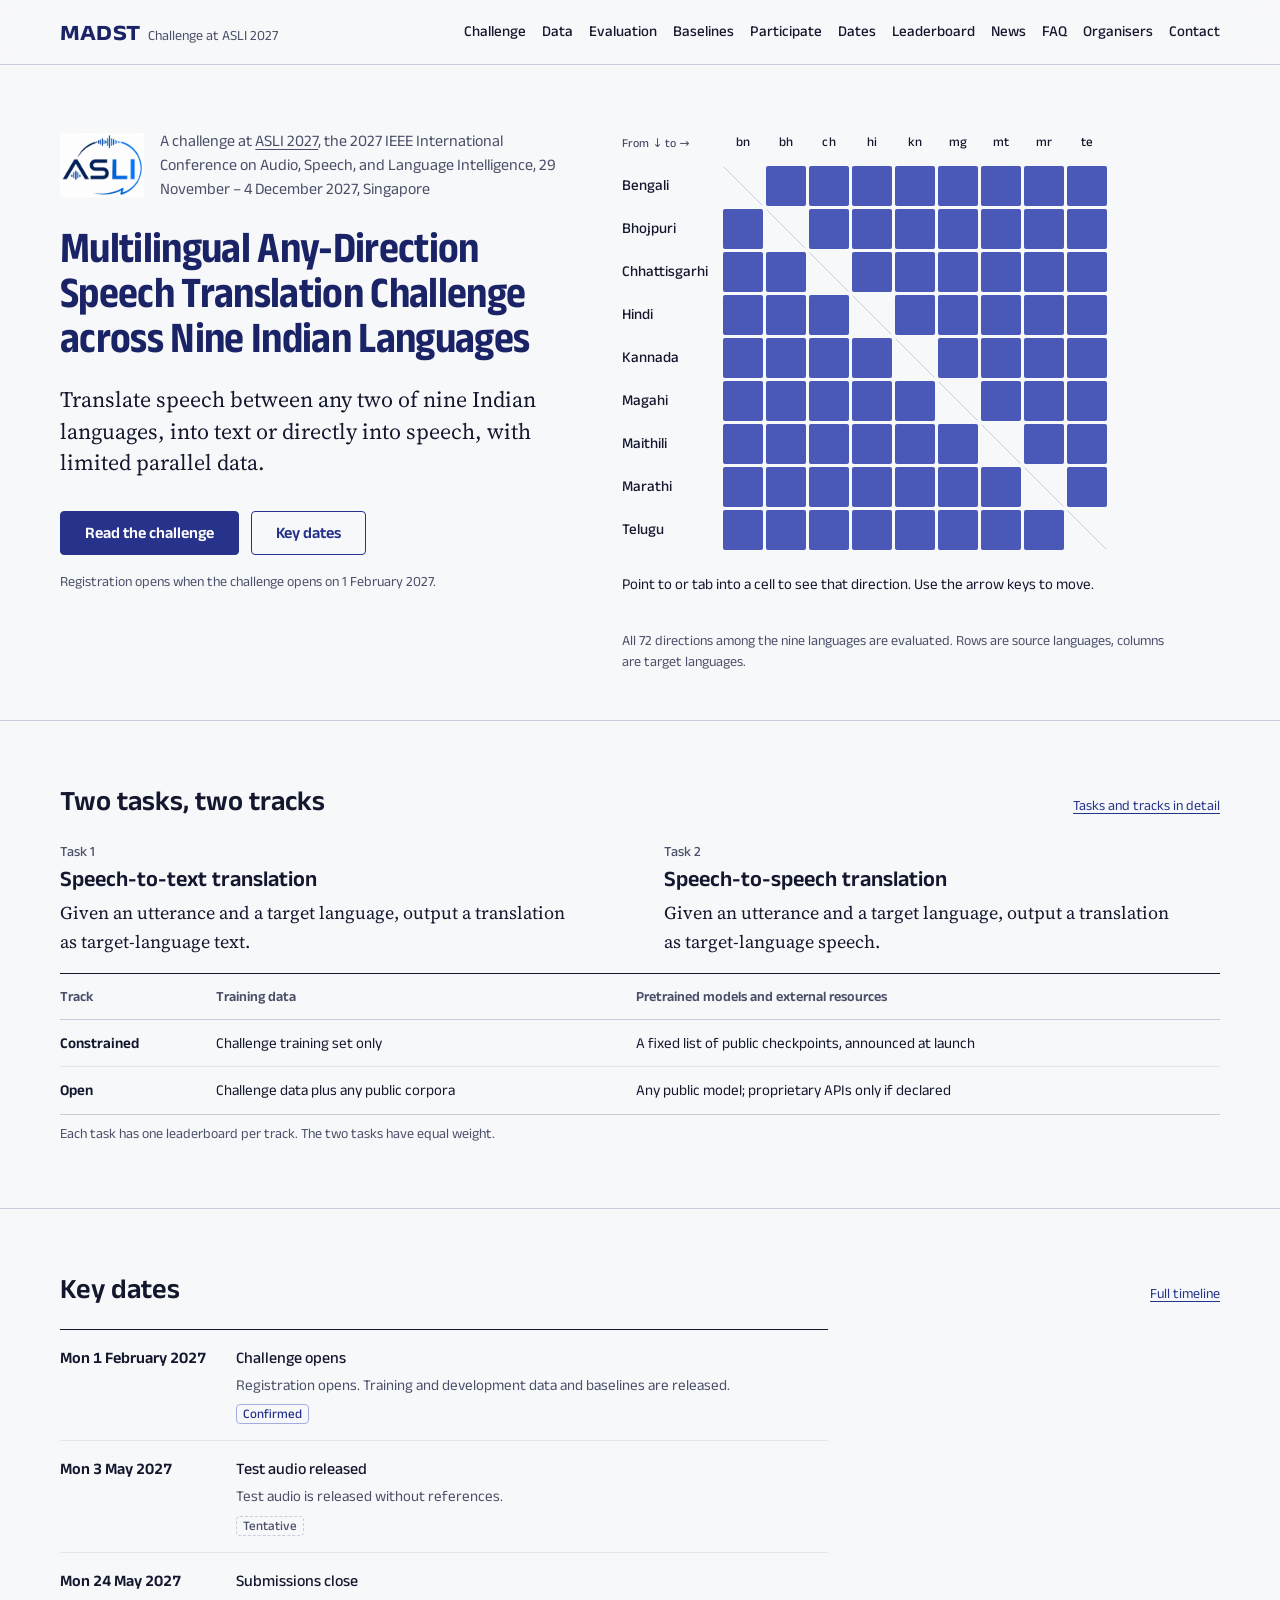
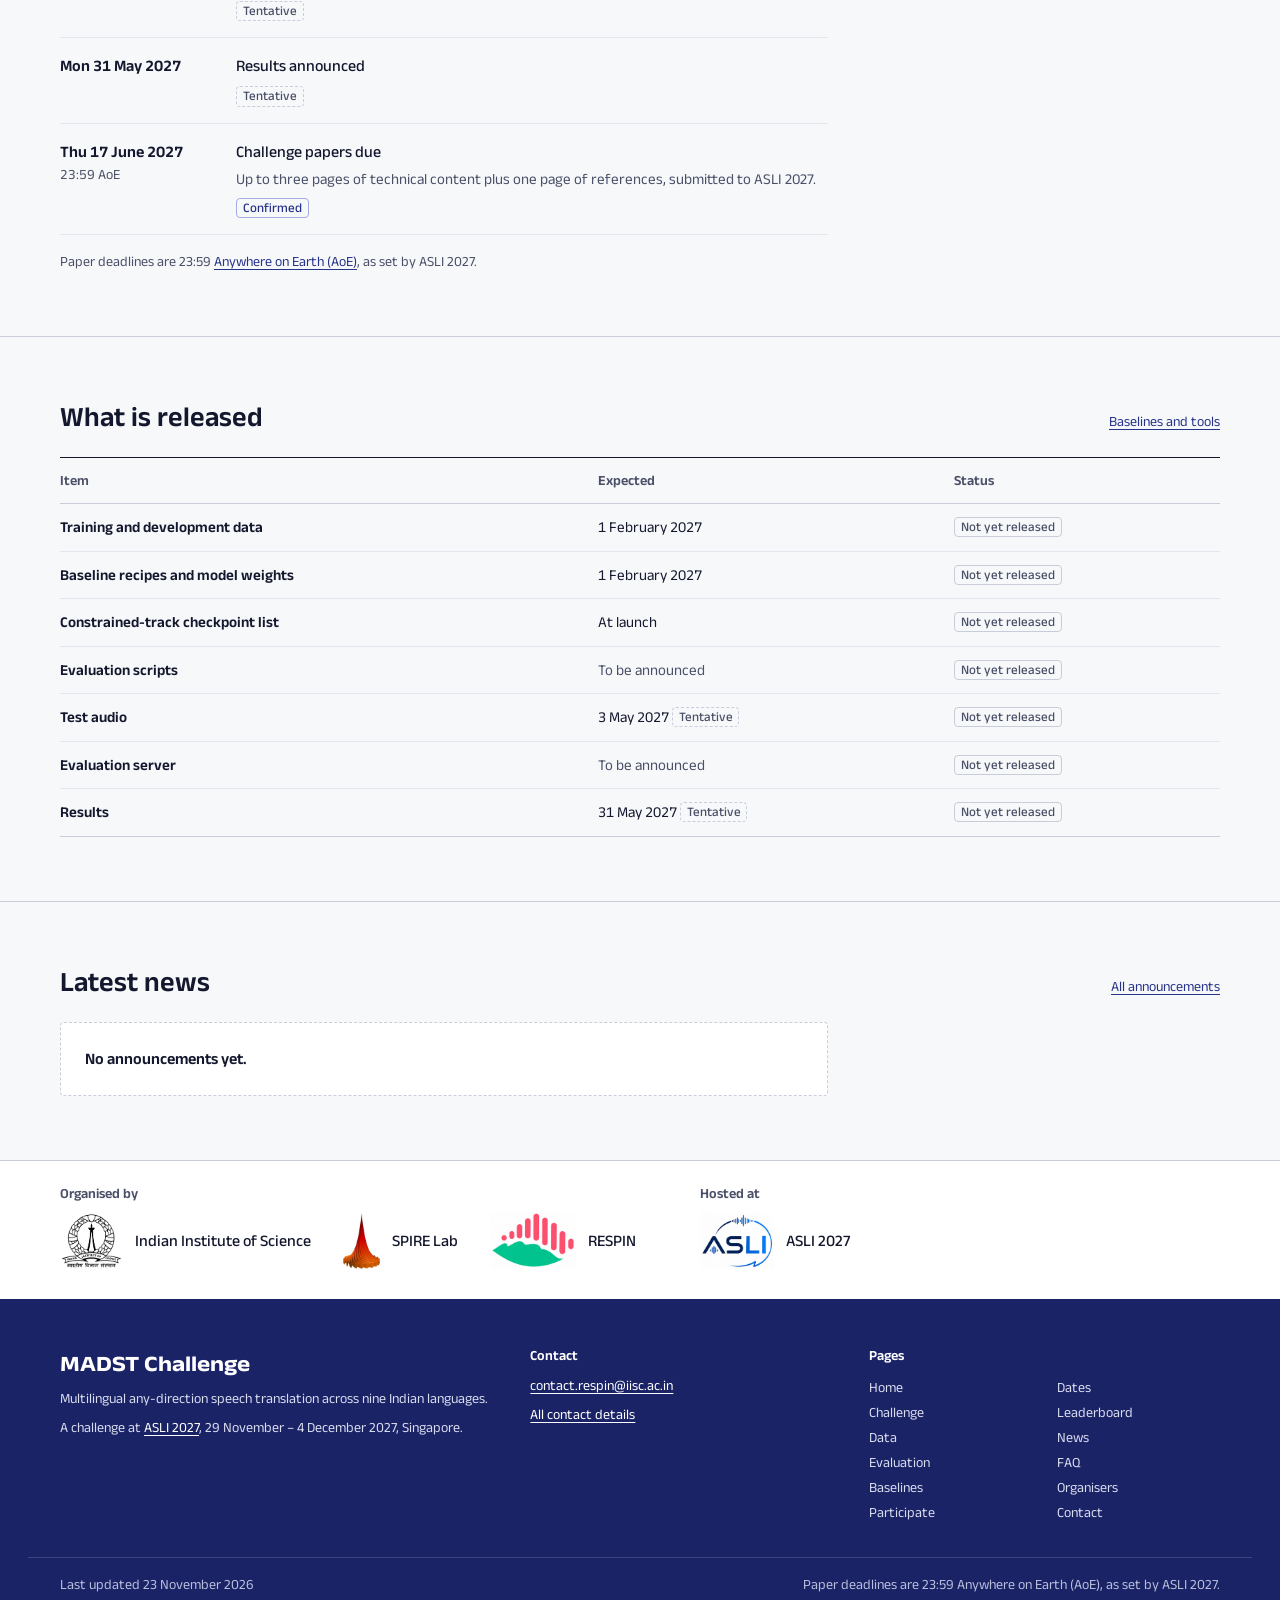
==== commit a767ca60: "Add contact page, logos, full challenge name; rewrite data page; hide next-date strip" ====
--- a/index.html
+++ b/index.html
@@ -3,7 +3,7 @@
 <head>
   <meta charset="utf-8">
   <meta name="viewport" content="width=device-width, initial-scale=1">
-  <title>MADST Challenge at ASLI 2027: Multilingual Any-Direction Speech Translation</title>
+  <title>MADST Challenge at ASLI 2027: Multilingual Any-Direction Speech Translation Challenge across Nine Indian Languages</title>
   <meta name="description" content="Translate speech between any two of nine Indian languages, into text or directly into speech. A challenge at ASLI 2027, Singapore.">
   <meta property="og:title" content="MADST Challenge at ASLI 2027">
   <meta property="og:description" content="Multilingual any-direction speech translation across nine Indian languages: 72 directions, speech-to-text and speech-to-speech.">
@@ -41,6 +41,7 @@
           <li><a href="news.html">News</a></li>
           <li><a href="faq.html">FAQ</a></li>
           <li><a href="organisers.html">Organisers</a></li>
+          <li><a href="contact.html">Contact</a></li>
         </ul>
       </nav>
     </div>
@@ -51,8 +52,11 @@
     <section class="hero">
       <div class="wrap hero-grid">
         <div>
-          <p class="hero-kicker">A challenge at <a href="https://2027.ieeeasli.org/">ASLI 2027</a>, Singapore</p>
-          <h1>Multilingual Any-Direction Speech Translation</h1>
+          <div class="hero-host">
+            <a class="hero-host-logo" href="https://2027.ieeeasli.org/"><img src="assets/img/asli.png" width="106" height="80" alt="ASLI 2027"></a>
+            <p class="hero-kicker">A challenge at <a href="https://2027.ieeeasli.org/">ASLI 2027</a>, the 2027 IEEE International Conference on Audio, Speech, and Language Intelligence, 29 November – 4 December 2027, Singapore</p>
+          </div>
+          <h1>Multilingual Any-Direction Speech Translation Challenge across Nine Indian Languages</h1>
           <p class="lede">Translate speech between any two of nine Indian languages, into text or directly into speech, with limited parallel data.</p>
           <div class="actions">
             <a class="btn btn-primary" data-link="registration" href="participate.html#register" hidden>Register your team</a>
@@ -146,6 +150,24 @@
 
   <!-- layout:footer -->
   <footer class="site-footer">
+    <div class="footer-orgs">
+      <div class="wrap footer-orgs-inner">
+        <div class="org-group">
+          <h2>Organised by</h2>
+          <ul class="org-list">
+            <li><span class="org"><img src="assets/img/iisc.png" width="91" height="80" alt="" loading="lazy"><span>Indian Institute of Science</span></span></li>
+            <li><a class="org" href="https://spire.ee.iisc.ac.in/"><img src="assets/img/spire.png" width="52" height="80" alt="" loading="lazy"><span>SPIRE Lab</span></a></li>
+            <li><a class="org" href="https://respin.iisc.ac.in/"><img src="assets/img/respin.png" width="123" height="80" alt="" loading="lazy"><span>RESPIN</span></a></li>
+          </ul>
+        </div>
+        <div class="org-group">
+          <h2>Hosted at</h2>
+          <ul class="org-list">
+            <li><a class="org" href="https://2027.ieeeasli.org/"><img src="assets/img/asli.png" width="106" height="80" alt="" loading="lazy"><span>ASLI 2027</span></a></li>
+          </ul>
+        </div>
+      </div>
+    </div>
     <div class="wrap footer-grid">
       <div>
         <p class="footer-name">MADST Challenge</p>
@@ -154,8 +176,9 @@
       </div>
       <div>
         <h2>Contact</h2>
-        <p data-contact="email">Contact address to be announced.</p>
+        <p data-contact="email"><a href="mailto:contact.respin@iisc.ac.in">contact.respin@iisc.ac.in</a></p>
         <p data-contact="discussionUrl"></p>
+        <p><a href="contact.html">All contact details</a></p>
       </div>
       <div>
         <h2>Pages</h2>
@@ -171,6 +194,7 @@
           <li><a href="news.html">News</a></li>
           <li><a href="faq.html">FAQ</a></li>
           <li><a href="organisers.html">Organisers</a></li>
+          <li><a href="contact.html">Contact</a></li>
         </ul>
       </div>
     </div>
--- a/assets/css/site.css
+++ b/assets/css/site.css
@@ -462,10 +462,13 @@
 @media (min-width: 1024px) {
   .hero-grid { grid-template-columns: minmax(0, 5fr) minmax(0, 6fr); gap: var(--s-8); }
 }
-.hero-kicker { font-size: var(--step-0); color: var(--ink-2); margin-bottom: var(--s-4); }
+.hero-host { display: flex; align-items: center; gap: var(--s-4); margin-bottom: var(--s-5); }
+.hero-host-logo { flex: none; display: block; line-height: 0; border-radius: var(--radius); }
+.hero-host-logo img { height: 4rem; width: auto; }
+.hero-kicker { font-size: var(--step-0); color: var(--ink-2); }
 .hero-kicker a { color: inherit; }
 .hero h1 {
-  font-size: clamp(2.25rem, 1.4rem + 3.4vw, var(--step-6));
+  font-size: clamp(2rem, 1.3rem + 2.6vw, var(--step-5));
   font-weight: 650;
   font-stretch: 88%;
   letter-spacing: -0.015em;
@@ -633,6 +636,7 @@
 .key-dates { display: grid; gap: var(--s-6); grid-template-columns: minmax(0, 1fr); }
 @media (min-width: 1024px) { .key-dates { grid-template-columns: minmax(0, 5fr) minmax(0, 7fr); gap: var(--s-8); } }
 .key-dates .timeline { margin-top: 0; }
+@media (min-width: 1024px) { .key-dates.is-single { grid-template-columns: minmax(0, 1fr); } }
 
 /* ---------- News ---------- */
 .news-list { list-style: none; padding: 0; border-top: 1px solid var(--ink); max-width: 48rem; }
@@ -750,6 +754,15 @@
   font-size: var(--step--1);
 }
 .site-footer a { color: #fff; }
+.footer-orgs { background: var(--surface); color: var(--ink); border-top: 1px solid var(--rule); }
+.footer-orgs-inner { display: flex; flex-wrap: wrap; gap: var(--s-5) var(--s-8); padding-block: var(--s-5); }
+.footer-orgs h2 { font-size: var(--step--1); font-weight: 600; color: var(--ink-2); margin-bottom: var(--s-3); }
+.org-list { list-style: none; padding: 0; display: flex; flex-wrap: wrap; align-items: center; gap: var(--s-4) var(--s-6); }
+.org { display: inline-flex; align-items: center; gap: var(--s-3); color: var(--ink); font-size: var(--step-0); font-weight: 500; text-decoration: none; }
+.org img { height: 3.5rem; width: auto; flex: none; }
+.site-footer .footer-orgs a.org { color: var(--ink); }
+.site-footer .footer-orgs a.org:hover span { color: var(--indigo-900); text-decoration: underline; text-decoration-thickness: 2px; text-underline-offset: 0.18em; }
+.site-footer .footer-orgs :focus-visible { outline-color: var(--indigo-700); }
 .footer-grid {
   display: grid;
   gap: var(--s-6);
@@ -775,6 +788,17 @@
 }
 .site-footer :focus-visible { outline-color: #fff; }
 
+/* ---------- Data page: sentence matrix ---------- */
+table.data.matrix-table th, table.data.matrix-table td { white-space: nowrap; }
+table.data.matrix-table td { padding-inline: var(--s-3); }
+table.data.matrix-table thead th.n { padding-inline: var(--s-3); }
+table.data.matrix-table td.is-orig { background: var(--indigo-50); font-weight: 600; }
+table.data.matrix-table .total { font-weight: 600; border-left: 1px solid var(--rule); }
+table.data.matrix-table tfoot th, table.data.matrix-table tfoot td { font-weight: 600; border-top: 1px solid var(--ink); }
+
+/* ---------- Contact page ---------- */
+.contact-address { font-style: normal; line-height: 1.6; }
+
 /* ---------- 404 ---------- */
 .notfound { padding-block: var(--s-9); }
 .notfound .code { font-size: var(--step--1); color: var(--ink-2); font-variant-numeric: tabular-nums; }
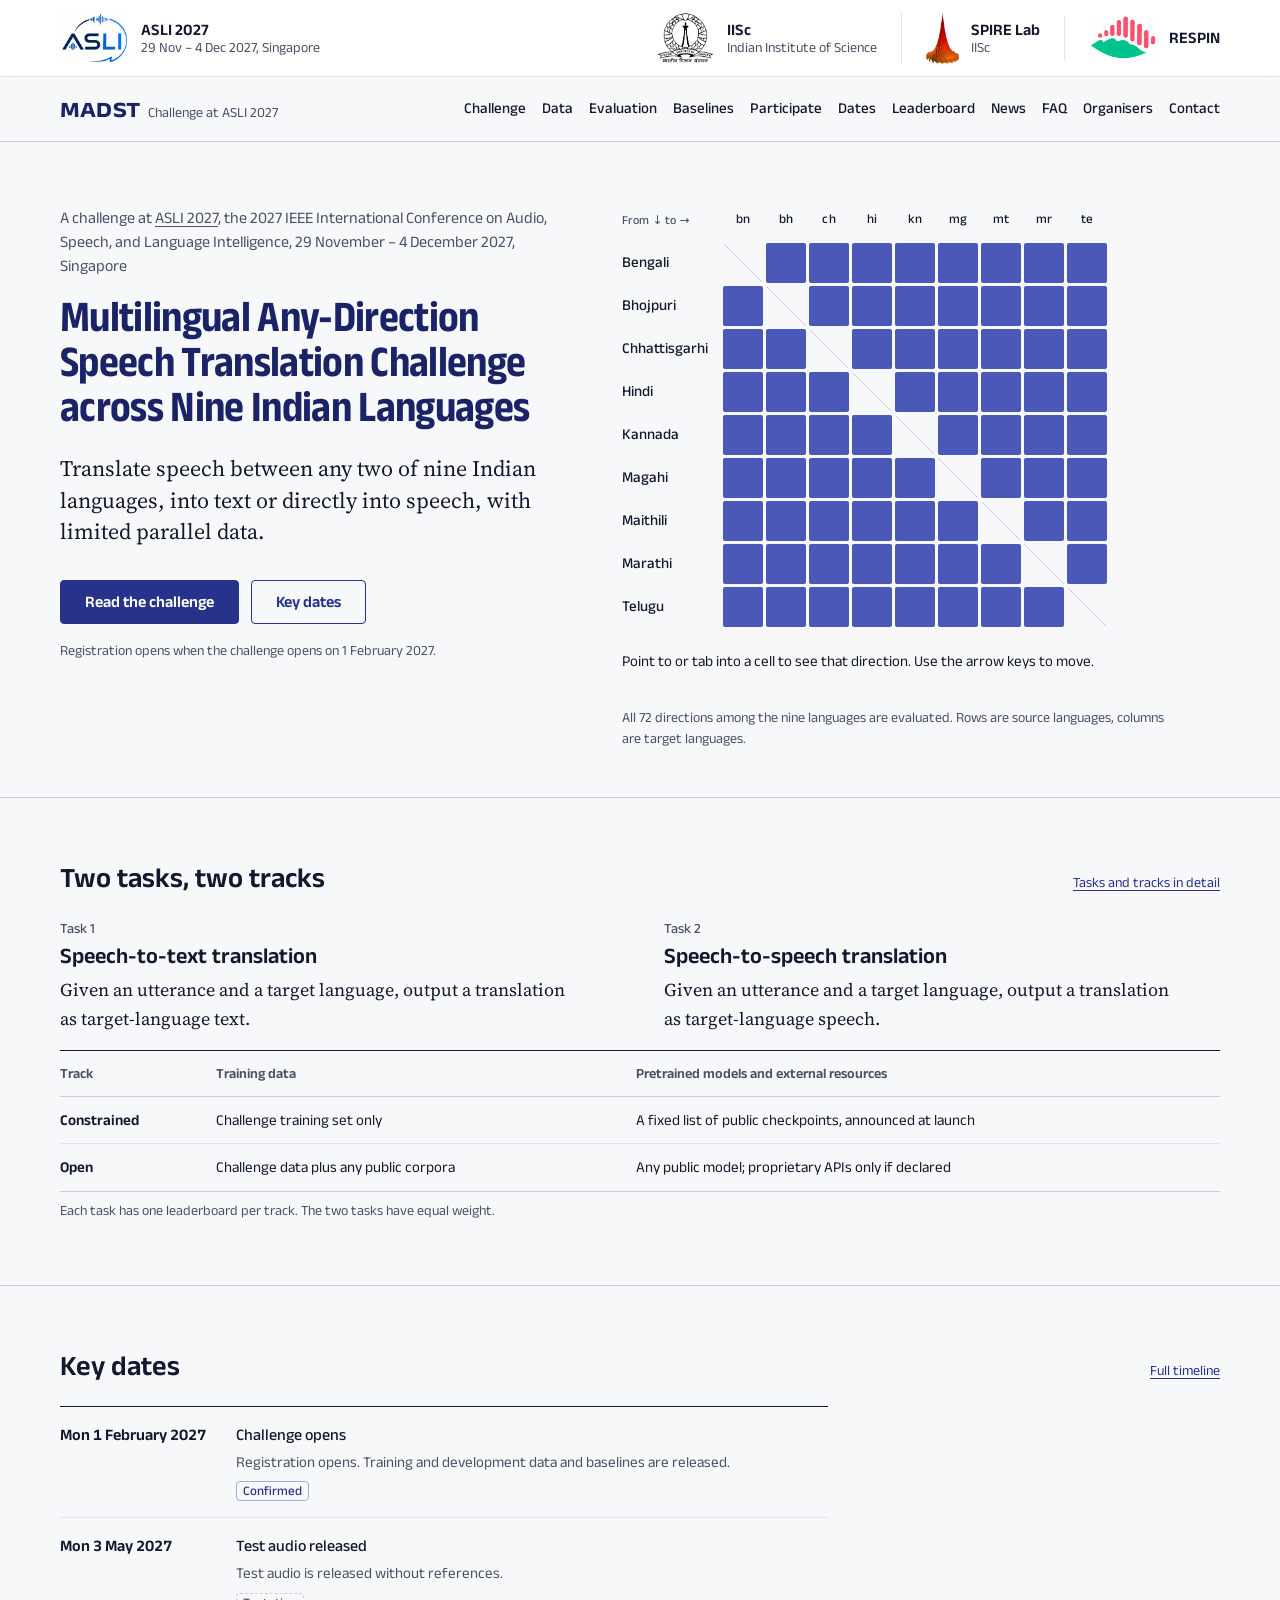
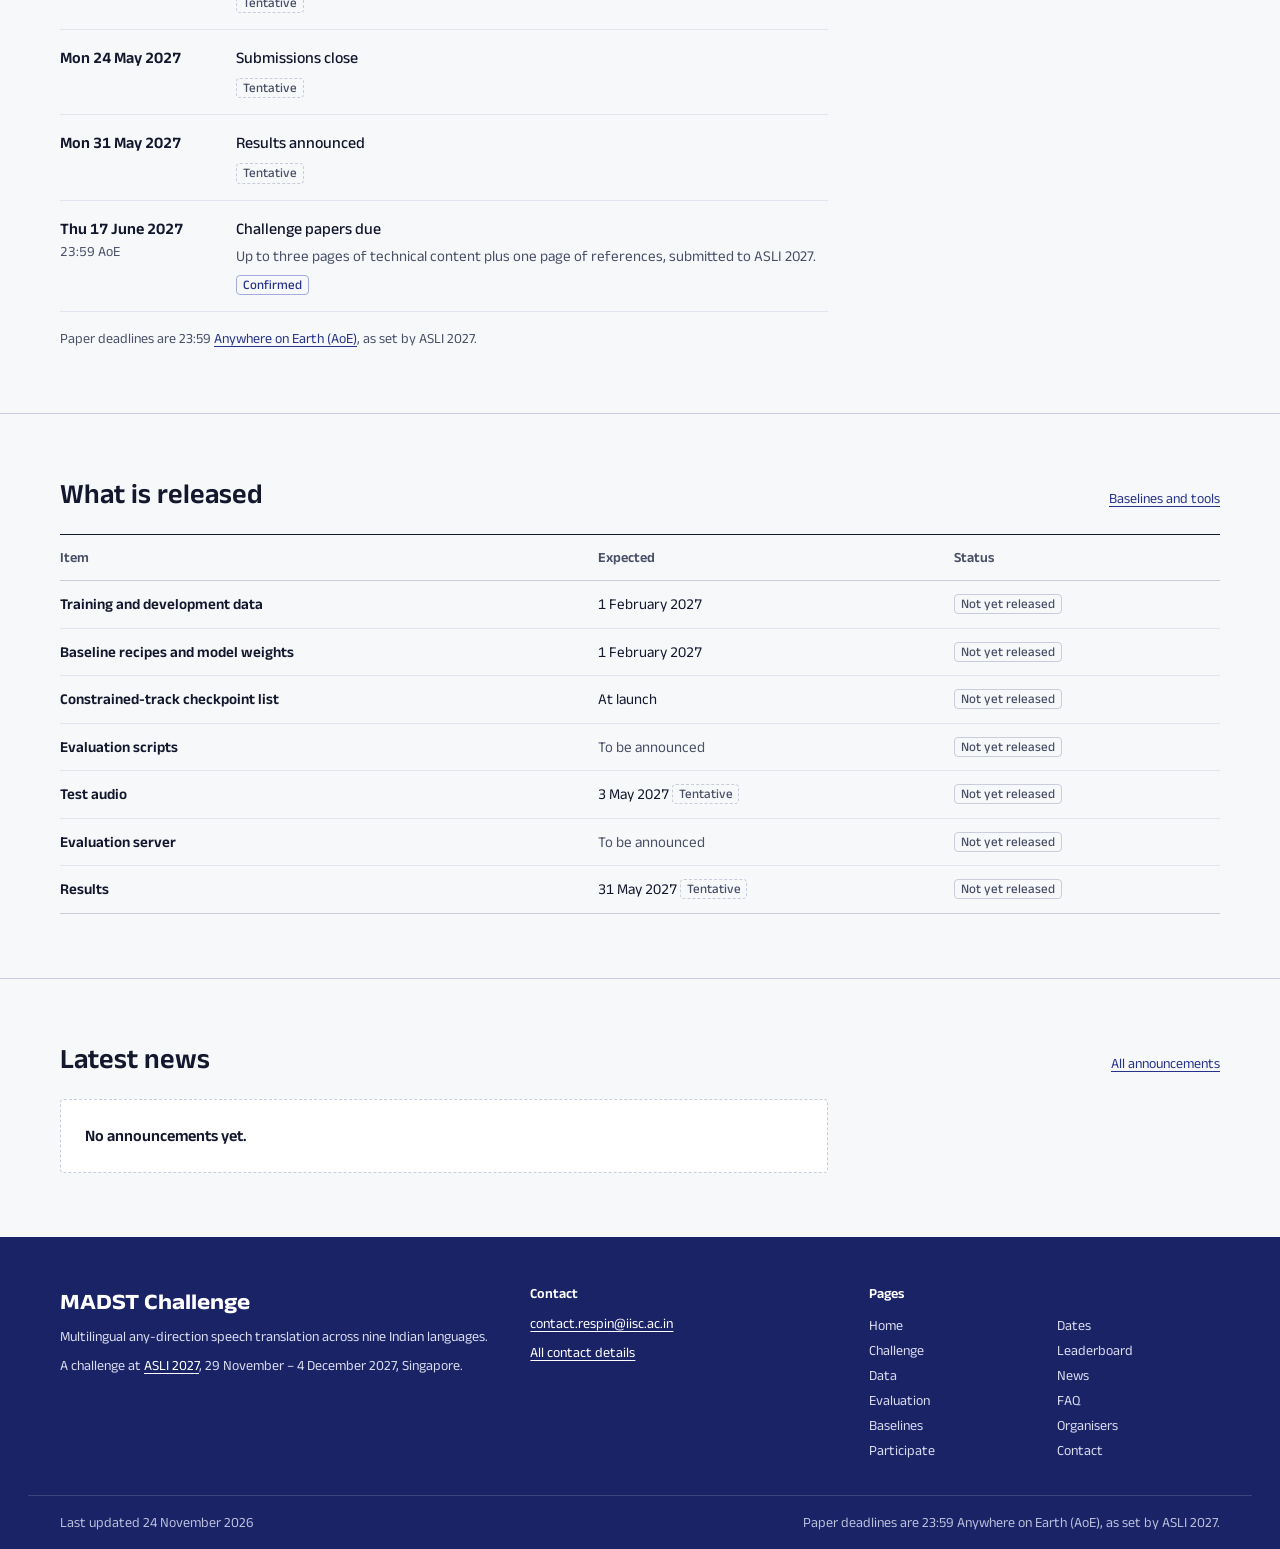
==== commit dbaab364: "Move logos to a top logo bar; add cache-busting version tags to CSS/JS" ====
--- a/index.html
+++ b/index.html
@@ -14,14 +14,24 @@
   <link rel="preconnect" href="https://fonts.gstatic.com" crossorigin>
   <link rel="stylesheet" href="https://fonts.googleapis.com/css2?family=Anek+Latin:wdth,wght@75..125,400..700&amp;family=Source+Serif+4:ital,opsz,wght@0,8..60,400..600;1,8..60,400&amp;display=swap">
   <!-- Indic-script fonts are added here automatically when SHOW_NATIVE is true in assets/js/site.js -->
-  <link rel="stylesheet" href="assets/css/site.css">
-  <script src="assets/js/site.js" defer></script>
+  <link rel="stylesheet" href="assets/css/site.css?v=149becd4">
+  <script src="assets/js/site.js?v=8f06f5be" defer></script>
   <!-- /layout:head -->
 </head>
 <body>
   <!-- layout:header -->
   <a class="skip-link" href="#main">Skip to content</a>
   <aside id="deadline-strip" class="deadline-strip" aria-label="Next date" hidden><div class="wrap"></div></aside>
+  <aside class="logo-bar" aria-label="Host conference and organisers">
+    <div class="wrap logo-bar-inner">
+      <a class="logo logo-asli" href="https://2027.ieeeasli.org/" title="ASLI 2027"><img src="assets/img/asli.png" width="106" height="80" alt="ASLI 2027"><span class="logo-text" aria-hidden="true"><span class="logo-text-main">ASLI 2027</span><span>29 Nov – 4 Dec 2027, Singapore</span></span></a>
+      <ul class="logo-orgs" aria-label="Organised by">
+        <li><span class="logo logo-iisc" title="Indian Institute of Science (IISc)"><img src="assets/img/iisc.png" width="91" height="80" alt="Indian Institute of Science (IISc)"><span class="logo-text" aria-hidden="true"><span class="logo-text-main">IISc</span><span>Indian Institute of Science</span></span></span></li>
+        <li><a class="logo logo-spire" href="https://spire.ee.iisc.ac.in/" title="SPIRE Lab"><img src="assets/img/spire.png" width="52" height="80" alt="SPIRE Lab"><span class="logo-text" aria-hidden="true"><span class="logo-text-main">SPIRE Lab</span><span>IISc</span></span></a></li>
+        <li><a class="logo logo-respin" href="https://respin.iisc.ac.in/" title="RESPIN"><img src="assets/img/respin.png" width="123" height="80" alt="RESPIN"><span class="logo-text" aria-hidden="true"><span class="logo-text-main">RESPIN</span></span></a></li>
+      </ul>
+    </div>
+  </aside>
   <header class="site-header">
     <div class="wrap header-inner">
       <a class="brand" href="index.html" aria-current="page">
@@ -52,10 +62,7 @@
     <section class="hero">
       <div class="wrap hero-grid">
         <div>
-          <div class="hero-host">
-            <a class="hero-host-logo" href="https://2027.ieeeasli.org/"><img src="assets/img/asli.png" width="106" height="80" alt="ASLI 2027"></a>
-            <p class="hero-kicker">A challenge at <a href="https://2027.ieeeasli.org/">ASLI 2027</a>, the 2027 IEEE International Conference on Audio, Speech, and Language Intelligence, 29 November – 4 December 2027, Singapore</p>
-          </div>
+          <p class="hero-kicker">A challenge at <a href="https://2027.ieeeasli.org/">ASLI 2027</a>, the 2027 IEEE International Conference on Audio, Speech, and Language Intelligence, 29 November – 4 December 2027, Singapore</p>
           <h1>Multilingual Any-Direction Speech Translation Challenge across Nine Indian Languages</h1>
           <p class="lede">Translate speech between any two of nine Indian languages, into text or directly into speech, with limited parallel data.</p>
           <div class="actions">
@@ -150,24 +157,6 @@
 
   <!-- layout:footer -->
   <footer class="site-footer">
-    <div class="footer-orgs">
-      <div class="wrap footer-orgs-inner">
-        <div class="org-group">
-          <h2>Organised by</h2>
-          <ul class="org-list">
-            <li><span class="org"><img src="assets/img/iisc.png" width="91" height="80" alt="" loading="lazy"><span>Indian Institute of Science</span></span></li>
-            <li><a class="org" href="https://spire.ee.iisc.ac.in/"><img src="assets/img/spire.png" width="52" height="80" alt="" loading="lazy"><span>SPIRE Lab</span></a></li>
-            <li><a class="org" href="https://respin.iisc.ac.in/"><img src="assets/img/respin.png" width="123" height="80" alt="" loading="lazy"><span>RESPIN</span></a></li>
-          </ul>
-        </div>
-        <div class="org-group">
-          <h2>Hosted at</h2>
-          <ul class="org-list">
-            <li><a class="org" href="https://2027.ieeeasli.org/"><img src="assets/img/asli.png" width="106" height="80" alt="" loading="lazy"><span>ASLI 2027</span></a></li>
-          </ul>
-        </div>
-      </div>
-    </div>
     <div class="wrap footer-grid">
       <div>
         <p class="footer-name">MADST Challenge</p>
@@ -199,7 +188,7 @@
       </div>
     </div>
     <div class="wrap footer-base">
-      <span>Last updated <span data-last-updated>23 November 2026</span></span>
+      <span>Last updated <span data-last-updated>24 November 2026</span></span>
       <span>Paper deadlines are 23:59 Anywhere on Earth (AoE), as set by ASLI 2027.</span>
     </div>
   </footer>
--- a/assets/css/site.css
+++ b/assets/css/site.css
@@ -159,6 +159,39 @@
 .deadline-strip .tag { color: #c8cce0; border-color: #5a6080; }
 
 /* ---------- Header ---------- */
+/* Logo bar: host conference left, organisers right. Scrolls away; the
+   menu below stays pinned. */
+.logo-bar { background: var(--surface); border-bottom: 1px solid var(--rule-soft); }
+.logo-bar-inner {
+  display: flex;
+  align-items: center;
+  justify-content: space-between;
+  gap: var(--s-4);
+  padding-block: var(--s-3);
+}
+.logo { display: flex; align-items: center; gap: var(--s-3); line-height: 1.2; color: var(--ink); text-decoration: none; border-radius: var(--radius); }
+.logo img { height: 3.25rem; width: auto; flex: none; }
+.logo-text { display: flex; flex-direction: column; font-size: var(--step--1); color: var(--ink-2); white-space: nowrap; }
+.logo-text-main { font-size: var(--step-0); font-weight: 600; color: var(--ink); }
+.logo-orgs { list-style: none; padding: 0; margin: 0; display: flex; align-items: center; }
+.logo-orgs li { display: flex; align-items: center; padding-inline: var(--s-5); }
+.logo-orgs li:last-child { padding-right: 0; }
+.logo-orgs li + li { border-left: 1px solid var(--rule-soft); }
+.logo-respin img { height: 2.75rem; }
+a.logo:hover .logo-text-main { color: var(--indigo-900); text-decoration: underline; text-decoration-thickness: 2px; text-underline-offset: 0.18em; }
+a.logo:hover img { opacity: 0.88; }
+@media (max-width: 1023px) {
+  .logo-orgs .logo-text { display: none; }
+  .logo-orgs li { padding-inline: var(--s-4); }
+}
+@media (max-width: 559px) {
+  .logo-bar-inner { padding-block: var(--s-2); }
+  .logo .logo-text { display: none; }
+  .logo img { height: 2rem; }
+  .logo-respin img { height: 1.625rem; }
+  .logo-orgs li { padding-inline: var(--s-3); }
+}
+
 .site-header {
   position: sticky;
   top: 0;
@@ -462,10 +495,7 @@
 @media (min-width: 1024px) {
   .hero-grid { grid-template-columns: minmax(0, 5fr) minmax(0, 6fr); gap: var(--s-8); }
 }
-.hero-host { display: flex; align-items: center; gap: var(--s-4); margin-bottom: var(--s-5); }
-.hero-host-logo { flex: none; display: block; line-height: 0; border-radius: var(--radius); }
-.hero-host-logo img { height: 4rem; width: auto; }
-.hero-kicker { font-size: var(--step-0); color: var(--ink-2); }
+.hero-kicker { font-size: var(--step-0); color: var(--ink-2); margin-bottom: var(--s-4); max-width: 34rem; }
 .hero-kicker a { color: inherit; }
 .hero h1 {
   font-size: clamp(2rem, 1.3rem + 2.6vw, var(--step-5));
@@ -754,15 +784,6 @@
   font-size: var(--step--1);
 }
 .site-footer a { color: #fff; }
-.footer-orgs { background: var(--surface); color: var(--ink); border-top: 1px solid var(--rule); }
-.footer-orgs-inner { display: flex; flex-wrap: wrap; gap: var(--s-5) var(--s-8); padding-block: var(--s-5); }
-.footer-orgs h2 { font-size: var(--step--1); font-weight: 600; color: var(--ink-2); margin-bottom: var(--s-3); }
-.org-list { list-style: none; padding: 0; display: flex; flex-wrap: wrap; align-items: center; gap: var(--s-4) var(--s-6); }
-.org { display: inline-flex; align-items: center; gap: var(--s-3); color: var(--ink); font-size: var(--step-0); font-weight: 500; text-decoration: none; }
-.org img { height: 3.5rem; width: auto; flex: none; }
-.site-footer .footer-orgs a.org { color: var(--ink); }
-.site-footer .footer-orgs a.org:hover span { color: var(--indigo-900); text-decoration: underline; text-decoration-thickness: 2px; text-underline-offset: 0.18em; }
-.site-footer .footer-orgs :focus-visible { outline-color: var(--indigo-700); }
 .footer-grid {
   display: grid;
   gap: var(--s-6);
@@ -814,7 +835,7 @@
 
 /* ---------- Print ---------- */
 @media print {
-  .site-header, .deadline-strip, .toc, .nav-toggle, .filter-bar, .actions { display: none !important; }
+  .site-header, .deadline-strip, .logo-bar, .toc, .nav-toggle, .filter-bar, .actions { display: none !important; }
   body { background: #fff; }
   .site-footer { background: none; color: #000; }
   .site-footer a { color: #000; }
